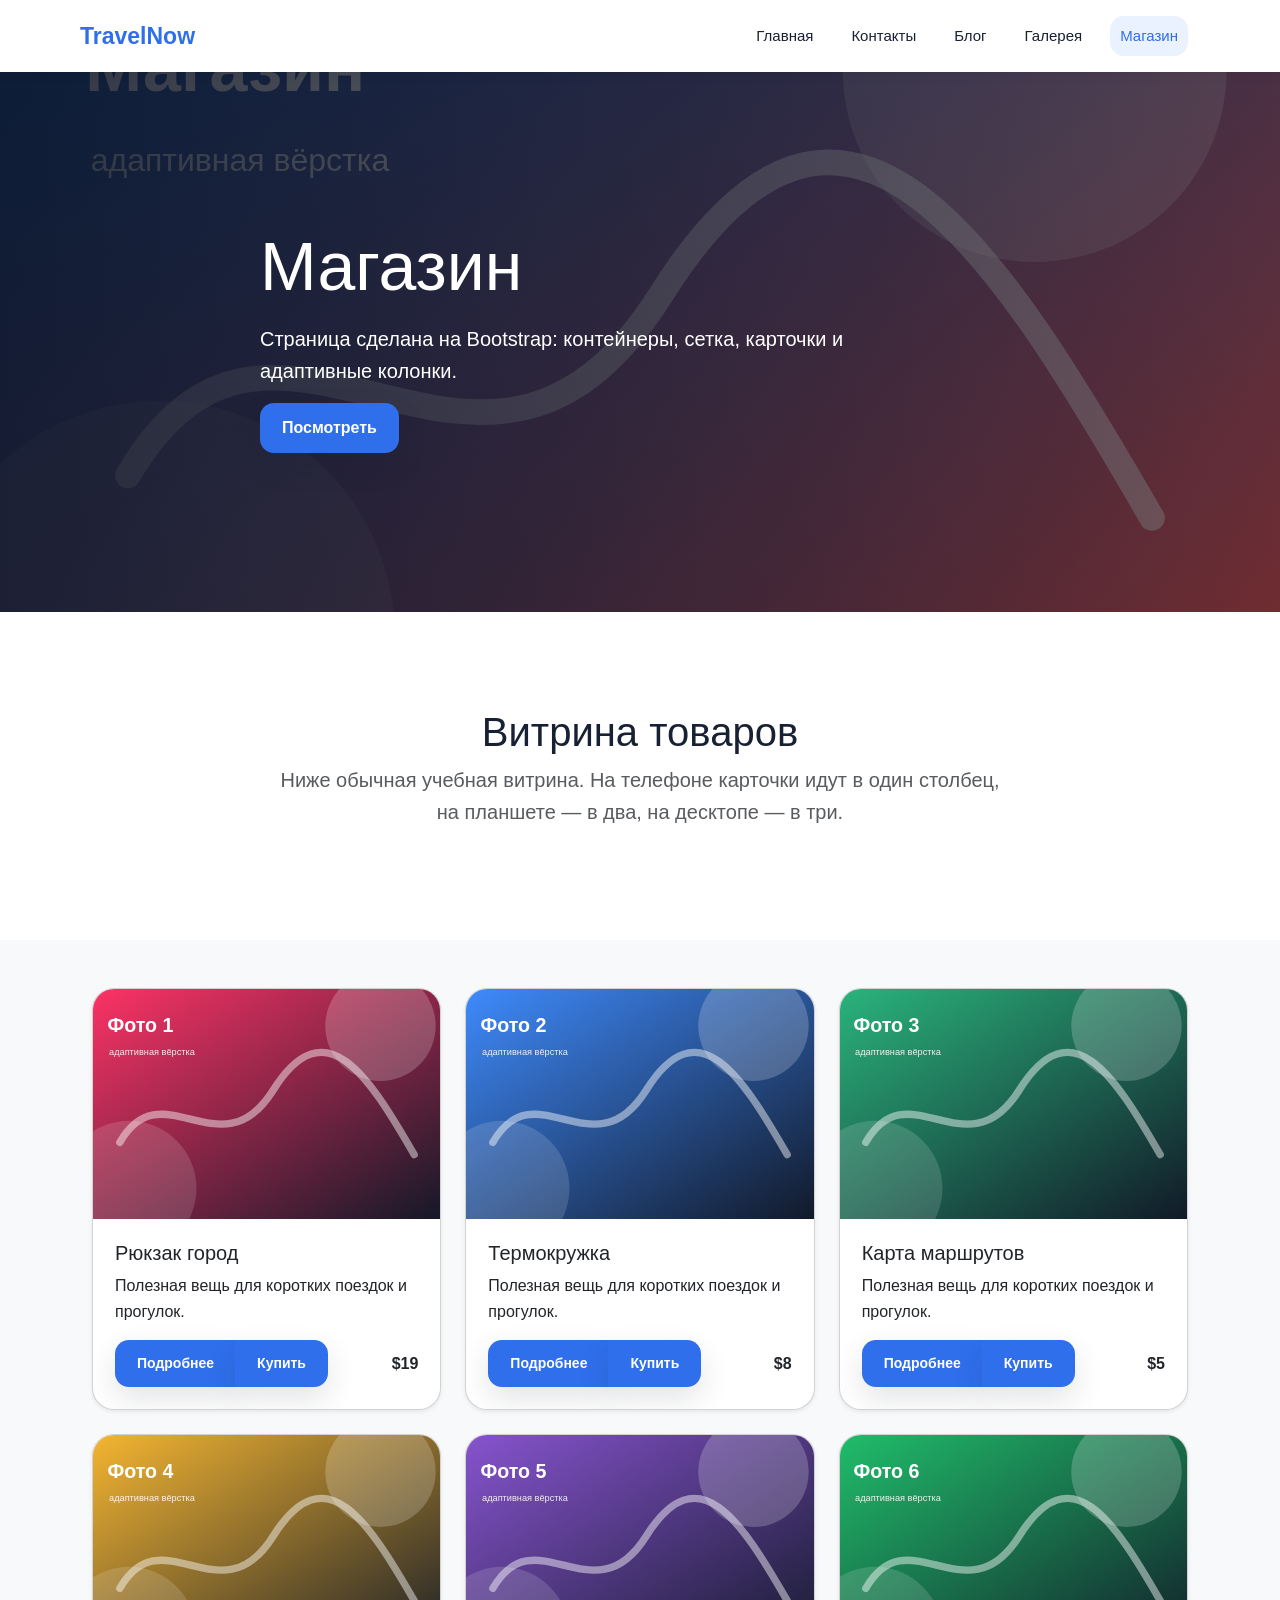
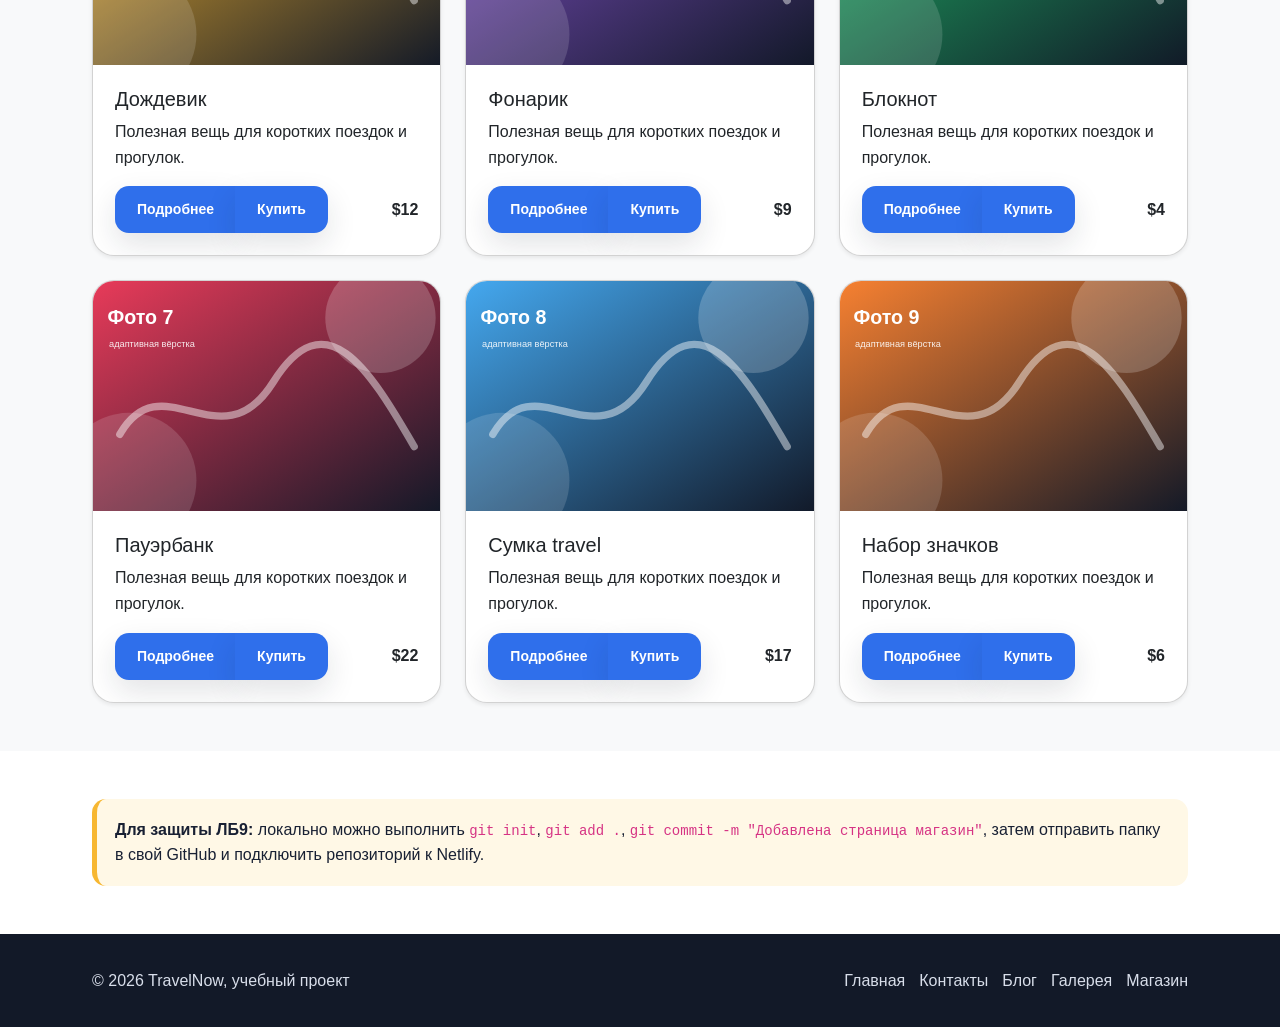
==== shop.html @ 24756998 "Добавлена страница магазин" ====
<!doctype html><html lang="ru"><head><meta charset="utf-8"><meta name="viewport" content="width=device-width, initial-scale=1"><title>TravelNow — магазин</title><link href="https://cdn.jsdelivr.net/npm/bootstrap@5.3.3/dist/css/bootstrap.min.css" rel="stylesheet"><link rel="stylesheet" href="css/style.css"><link rel="stylesheet" href="css/shop.css"></head><body><header class="header"><div class="container nav"><a class="logo" href="index.html">TravelNow</a><nav class="menu"><a href="index.html">Главная</a><a href="contacts.html">Контакты</a><a href="blog.html">Блог</a><a href="gallery.html">Галерея</a><a class="active" href="shop.html">Магазин</a></nav></div></header><section class="top" id="top"><img class="top-image" src="img/shop.svg" alt="обложка"><div class="top-content"><h1>Магазин</h1><p>Страница сделана на Bootstrap: контейнеры, сетка, карточки и адаптивные колонки.</p><a class="btn" href="#services" data-link="#services">Посмотреть</a></div></section><main><section class="container py-5 text-center"><div class="row py-lg-5"><div class="col-lg-8 col-md-10 mx-auto"><h1 class="fw-light">Витрина товаров</h1><p class="lead text-muted shop-hero-note mx-auto">Ниже обычная учебная витрина. На телефоне карточки идут в один столбец, на планшете — в два, на десктопе — в три.</p></div></div></section><section class="py-5 bg-light"><div class="container"><div class="row row-cols-1 row-cols-sm-2 row-cols-md-3 g-4"><div class="col"><div class="card product-card h-100 shadow-sm"><img class="product-img card-img-top" src="img/photo1.svg" alt="Рюкзак город"><div class="card-body"><h5 class="card-title">Рюкзак город</h5><p class="card-text">Полезная вещь для коротких поездок и прогулок.</p><div class="d-flex justify-content-between align-items-center"><div class="btn-group"><button type="button" class="btn btn-sm btn-outline-primary">Подробнее</button><button type="button" class="btn btn-sm btn-primary">Купить</button></div><strong>$19</strong></div></div></div></div><div class="col"><div class="card product-card h-100 shadow-sm"><img class="product-img card-img-top" src="img/photo2.svg" alt="Термокружка"><div class="card-body"><h5 class="card-title">Термокружка</h5><p class="card-text">Полезная вещь для коротких поездок и прогулок.</p><div class="d-flex justify-content-between align-items-center"><div class="btn-group"><button type="button" class="btn btn-sm btn-outline-primary">Подробнее</button><button type="button" class="btn btn-sm btn-primary">Купить</button></div><strong>$8</strong></div></div></div></div><div class="col"><div class="card product-card h-100 shadow-sm"><img class="product-img card-img-top" src="img/photo3.svg" alt="Карта маршрутов"><div class="card-body"><h5 class="card-title">Карта маршрутов</h5><p class="card-text">Полезная вещь для коротких поездок и прогулок.</p><div class="d-flex justify-content-between align-items-center"><div class="btn-group"><button type="button" class="btn btn-sm btn-outline-primary">Подробнее</button><button type="button" class="btn btn-sm btn-primary">Купить</button></div><strong>$5</strong></div></div></div></div><div class="col"><div class="card product-card h-100 shadow-sm"><img class="product-img card-img-top" src="img/photo4.svg" alt="Дождевик"><div class="card-body"><h5 class="card-title">Дождевик</h5><p class="card-text">Полезная вещь для коротких поездок и прогулок.</p><div class="d-flex justify-content-between align-items-center"><div class="btn-group"><button type="button" class="btn btn-sm btn-outline-primary">Подробнее</button><button type="button" class="btn btn-sm btn-primary">Купить</button></div><strong>$12</strong></div></div></div></div><div class="col"><div class="card product-card h-100 shadow-sm"><img class="product-img card-img-top" src="img/photo5.svg" alt="Фонарик"><div class="card-body"><h5 class="card-title">Фонарик</h5><p class="card-text">Полезная вещь для коротких поездок и прогулок.</p><div class="d-flex justify-content-between align-items-center"><div class="btn-group"><button type="button" class="btn btn-sm btn-outline-primary">Подробнее</button><button type="button" class="btn btn-sm btn-primary">Купить</button></div><strong>$9</strong></div></div></div></div><div class="col"><div class="card product-card h-100 shadow-sm"><img class="product-img card-img-top" src="img/photo6.svg" alt="Блокнот"><div class="card-body"><h5 class="card-title">Блокнот</h5><p class="card-text">Полезная вещь для коротких поездок и прогулок.</p><div class="d-flex justify-content-between align-items-center"><div class="btn-group"><button type="button" class="btn btn-sm btn-outline-primary">Подробнее</button><button type="button" class="btn btn-sm btn-primary">Купить</button></div><strong>$4</strong></div></div></div></div><div class="col"><div class="card product-card h-100 shadow-sm"><img class="product-img card-img-top" src="img/photo7.svg" alt="Пауэрбанк"><div class="card-body"><h5 class="card-title">Пауэрбанк</h5><p class="card-text">Полезная вещь для коротких поездок и прогулок.</p><div class="d-flex justify-content-between align-items-center"><div class="btn-group"><button type="button" class="btn btn-sm btn-outline-primary">Подробнее</button><button type="button" class="btn btn-sm btn-primary">Купить</button></div><strong>$22</strong></div></div></div></div><div class="col"><div class="card product-card h-100 shadow-sm"><img class="product-img card-img-top" src="img/photo8.svg" alt="Сумка travel"><div class="card-body"><h5 class="card-title">Сумка travel</h5><p class="card-text">Полезная вещь для коротких поездок и прогулок.</p><div class="d-flex justify-content-between align-items-center"><div class="btn-group"><button type="button" class="btn btn-sm btn-outline-primary">Подробнее</button><button type="button" class="btn btn-sm btn-primary">Купить</button></div><strong>$17</strong></div></div></div></div><div class="col"><div class="card product-card h-100 shadow-sm"><img class="product-img card-img-top" src="img/photo9.svg" alt="Набор значков"><div class="card-body"><h5 class="card-title">Набор значков</h5><p class="card-text">Полезная вещь для коротких поездок и прогулок.</p><div class="d-flex justify-content-between align-items-center"><div class="btn-group"><button type="button" class="btn btn-sm btn-outline-primary">Подробнее</button><button type="button" class="btn btn-sm btn-primary">Купить</button></div><strong>$6</strong></div></div></div></div></div></div></section><section class="container py-5"><div class="lab-note"><b>Для защиты ЛБ9:</b> локально можно выполнить <code>git init</code>, <code>git add .</code>, <code>git commit -m "Добавлена страница магазин"</code>, затем отправить папку в свой GitHub и подключить репозиторий к Netlify.</div></section></main><footer class="footer"><div class="container footer-row"><div>© 2026 TravelNow, учебный проект</div><nav><a href="index.html">Главная</a><a href="contacts.html">Контакты</a><a href="blog.html">Блог</a><a href="gallery.html">Галерея</a><a href="shop.html">Магазин</a></nav></div></footer><script src="https://code.jquery.com/jquery-3.7.1.min.js"></script><script src="js/main.js"></script><script src="https://cdn.jsdelivr.net/npm/bootstrap@5.3.3/dist/js/bootstrap.bundle.min.js"></script></body></html>
---- css/style.css ----
:root{--blue:#2f6feb;--dark:#182033;--muted:#677085;--light:#f4f7fb;--green:#24b47e;--card:#fff;--shadow:0 12px 30px rgba(22,34,51,.12)}
*{box-sizing:border-box}html{scroll-behavior:smooth}body{margin:0;font-family:Arial,Helvetica,sans-serif;color:var(--dark);background:#fff;line-height:1.6}a{color:inherit;text-decoration:none}img{max-width:100%;display:block}.container{width:min(1120px,92%);margin:0 auto}.header{position:sticky;top:0;z-index:10;background:rgba(255,255,255,.96);box-shadow:0 2px 12px rgba(0,0,0,.06)}.nav{height:72px;display:flex;align-items:center;justify-content:space-between;gap:24px}.logo{font-weight:800;font-size:23px;color:var(--blue)}.menu{display:flex;gap:18px;align-items:center;flex-wrap:wrap}.menu a{font-size:15px;padding:8px 10px;border-radius:14px}.menu a:hover,.menu .active{background:#eaf1ff;color:var(--blue)}.top{position:relative;min-height:540px;display:grid;align-items:center;overflow:hidden;background:#0f172a;color:white}.top-image{position:absolute;inset:0;width:100%;height:100%;object-fit:cover;z-index:0;filter:brightness(.58)}.top-image-sub{height:360px;object-fit:cover}.top::after{content:"";position:absolute;inset:0;background:linear-gradient(90deg,rgba(10,18,36,.72),rgba(10,18,36,.14));z-index:1}.top-content{position:relative;z-index:2;width:min(760px,92%);margin:0 auto;text-align:left}.top h1{font-size:clamp(36px,6vw,68px);line-height:1.05;margin:0 0 20px}.top p{font-size:20px;max-width:620px}.btn{display:inline-flex;align-items:center;justify-content:center;border:0;border-radius:14px;background:var(--blue);color:#fff;padding:13px 22px;cursor:pointer;font-weight:700;box-shadow:var(--shadow)}.btn:hover{filter:brightness(.95)}.section{padding:72px 0}.section-title{text-align:center;margin:0 0 34px;font-size:32px}.grid{display:grid;grid-template-columns:repeat(3,1fr);gap:24px}.card{background:var(--card);border-radius:22px;box-shadow:var(--shadow);overflow:hidden}.card-body{padding:22px}.card h3{margin:0 0 10px}.muted{color:var(--muted)}.features .card{padding:26px;text-align:center}.features .num{font-size:46px;font-weight:800;color:var(--blue)}.reviews-track{display:grid;grid-template-columns:repeat(3,1fr);gap:20px}.review{padding:24px;background:#fff;border-radius:22px;box-shadow:var(--shadow)}.footer{background:#121928;color:#d8deea;padding:34px 0}.footer-row{display:flex;justify-content:space-between;gap:18px;align-items:center;flex-wrap:wrap}.footer a{color:#d8deea;margin-left:14px}.footer a:hover{color:#fff}.contacts-info{display:grid;grid-template-columns:1fr 1.2fr;gap:34px;align-items:center}.contact-row{display:flex;border-bottom:1px solid #edf0f5;padding:12px 0}.contact-row strong{flex:1}.contact-row span{flex:3}.achievements{background:#f4f7fb}.achieve-row{display:grid;grid-template-columns:repeat(4,1fr);gap:22px;text-align:center}.achieve-item{background:white;padding:26px;border-radius:22px;box-shadow:var(--shadow)}.achieve-number{font-size:42px;font-weight:800;color:var(--green)}.map-box iframe{width:100%;height:430px;border:0;border-radius:22px;box-shadow:var(--shadow)}
@media(max-width:992px){.grid,.reviews-track,.contacts-info,.achieve-row{grid-template-columns:1fr}.top{min-height:430px}.menu{gap:6px}.nav{height:auto;padding:14px 0;align-items:flex-start;flex-direction:column}.top-image-sub{height:280px}.section{padding:54px 0}.reviews-track{transform:none!important}}
@media(max-width:576px){.top h1{font-size:34px}.top p{font-size:17px}.menu a{font-size:14px}.section-title{font-size:26px}}
---- css/shop.css ----
.product-img{height:230px;object-fit:cover}.shop-hero-note{max-width:740px}.product-card{transition:transform .2s,box-shadow .2s}.product-card:hover{transform:translateY(-4px);box-shadow:0 16px 36px rgba(22,34,51,.18)!important}.lab-note{background:#fff8e6;border-left:5px solid #f7b731;padding:18px;border-radius:14px}
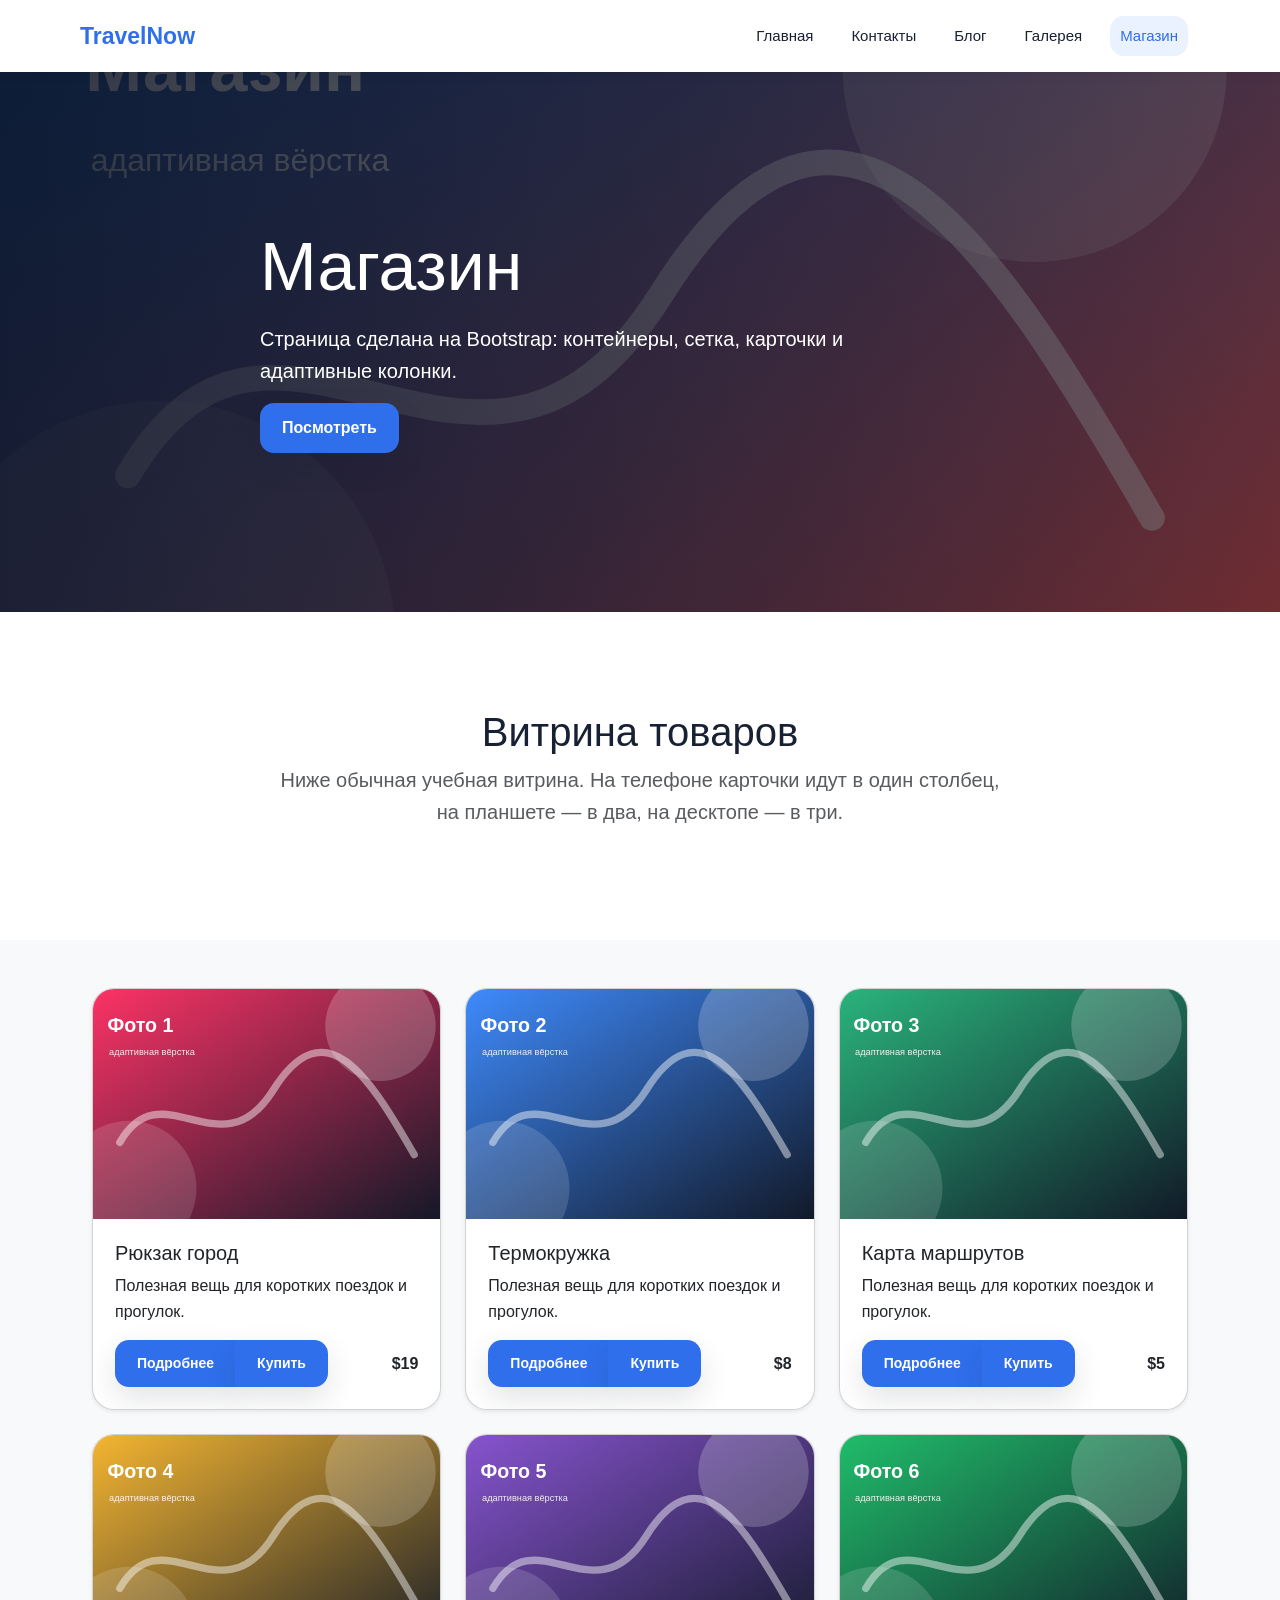
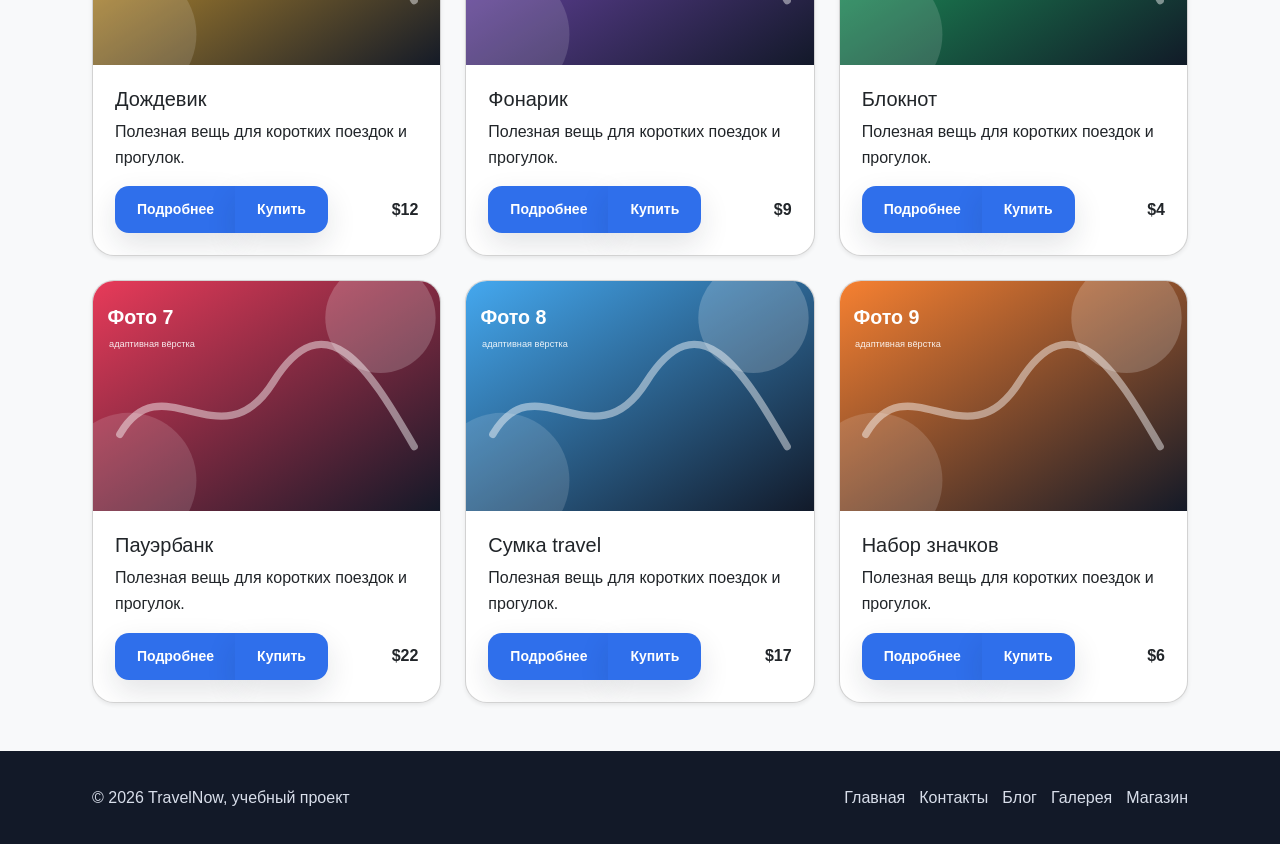
==== commit 8818b6e8: "save" ====
--- a/shop.html
+++ b/shop.html
@@ -1 +1,247 @@
-<!doctype html><html lang="ru"><head><meta charset="utf-8"><meta name="viewport" content="width=device-width, initial-scale=1"><title>TravelNow — магазин</title><link href="https://cdn.jsdelivr.net/npm/bootstrap@5.3.3/dist/css/bootstrap.min.css" rel="stylesheet"><link rel="stylesheet" href="css/style.css"><link rel="stylesheet" href="css/shop.css"></head><body><header class="header"><div class="container nav"><a class="logo" href="index.html">TravelNow</a><nav class="menu"><a href="index.html">Главная</a><a href="contacts.html">Контакты</a><a href="blog.html">Блог</a><a href="gallery.html">Галерея</a><a class="active" href="shop.html">Магазин</a></nav></div></header><section class="top" id="top"><img class="top-image" src="img/shop.svg" alt="обложка"><div class="top-content"><h1>Магазин</h1><p>Страница сделана на Bootstrap: контейнеры, сетка, карточки и адаптивные колонки.</p><a class="btn" href="#services" data-link="#services">Посмотреть</a></div></section><main><section class="container py-5 text-center"><div class="row py-lg-5"><div class="col-lg-8 col-md-10 mx-auto"><h1 class="fw-light">Витрина товаров</h1><p class="lead text-muted shop-hero-note mx-auto">Ниже обычная учебная витрина. На телефоне карточки идут в один столбец, на планшете — в два, на десктопе — в три.</p></div></div></section><section class="py-5 bg-light"><div class="container"><div class="row row-cols-1 row-cols-sm-2 row-cols-md-3 g-4"><div class="col"><div class="card product-card h-100 shadow-sm"><img class="product-img card-img-top" src="img/photo1.svg" alt="Рюкзак город"><div class="card-body"><h5 class="card-title">Рюкзак город</h5><p class="card-text">Полезная вещь для коротких поездок и прогулок.</p><div class="d-flex justify-content-between align-items-center"><div class="btn-group"><button type="button" class="btn btn-sm btn-outline-primary">Подробнее</button><button type="button" class="btn btn-sm btn-primary">Купить</button></div><strong>$19</strong></div></div></div></div><div class="col"><div class="card product-card h-100 shadow-sm"><img class="product-img card-img-top" src="img/photo2.svg" alt="Термокружка"><div class="card-body"><h5 class="card-title">Термокружка</h5><p class="card-text">Полезная вещь для коротких поездок и прогулок.</p><div class="d-flex justify-content-between align-items-center"><div class="btn-group"><button type="button" class="btn btn-sm btn-outline-primary">Подробнее</button><button type="button" class="btn btn-sm btn-primary">Купить</button></div><strong>$8</strong></div></div></div></div><div class="col"><div class="card product-card h-100 shadow-sm"><img class="product-img card-img-top" src="img/photo3.svg" alt="Карта маршрутов"><div class="card-body"><h5 class="card-title">Карта маршрутов</h5><p class="card-text">Полезная вещь для коротких поездок и прогулок.</p><div class="d-flex justify-content-between align-items-center"><div class="btn-group"><button type="button" class="btn btn-sm btn-outline-primary">Подробнее</button><button type="button" class="btn btn-sm btn-primary">Купить</button></div><strong>$5</strong></div></div></div></div><div class="col"><div class="card product-card h-100 shadow-sm"><img class="product-img card-img-top" src="img/photo4.svg" alt="Дождевик"><div class="card-body"><h5 class="card-title">Дождевик</h5><p class="card-text">Полезная вещь для коротких поездок и прогулок.</p><div class="d-flex justify-content-between align-items-center"><div class="btn-group"><button type="button" class="btn btn-sm btn-outline-primary">Подробнее</button><button type="button" class="btn btn-sm btn-primary">Купить</button></div><strong>$12</strong></div></div></div></div><div class="col"><div class="card product-card h-100 shadow-sm"><img class="product-img card-img-top" src="img/photo5.svg" alt="Фонарик"><div class="card-body"><h5 class="card-title">Фонарик</h5><p class="card-text">Полезная вещь для коротких поездок и прогулок.</p><div class="d-flex justify-content-between align-items-center"><div class="btn-group"><button type="button" class="btn btn-sm btn-outline-primary">Подробнее</button><button type="button" class="btn btn-sm btn-primary">Купить</button></div><strong>$9</strong></div></div></div></div><div class="col"><div class="card product-card h-100 shadow-sm"><img class="product-img card-img-top" src="img/photo6.svg" alt="Блокнот"><div class="card-body"><h5 class="card-title">Блокнот</h5><p class="card-text">Полезная вещь для коротких поездок и прогулок.</p><div class="d-flex justify-content-between align-items-center"><div class="btn-group"><button type="button" class="btn btn-sm btn-outline-primary">Подробнее</button><button type="button" class="btn btn-sm btn-primary">Купить</button></div><strong>$4</strong></div></div></div></div><div class="col"><div class="card product-card h-100 shadow-sm"><img class="product-img card-img-top" src="img/photo7.svg" alt="Пауэрбанк"><div class="card-body"><h5 class="card-title">Пауэрбанк</h5><p class="card-text">Полезная вещь для коротких поездок и прогулок.</p><div class="d-flex justify-content-between align-items-center"><div class="btn-group"><button type="button" class="btn btn-sm btn-outline-primary">Подробнее</button><button type="button" class="btn btn-sm btn-primary">Купить</button></div><strong>$22</strong></div></div></div></div><div class="col"><div class="card product-card h-100 shadow-sm"><img class="product-img card-img-top" src="img/photo8.svg" alt="Сумка travel"><div class="card-body"><h5 class="card-title">Сумка travel</h5><p class="card-text">Полезная вещь для коротких поездок и прогулок.</p><div class="d-flex justify-content-between align-items-center"><div class="btn-group"><button type="button" class="btn btn-sm btn-outline-primary">Подробнее</button><button type="button" class="btn btn-sm btn-primary">Купить</button></div><strong>$17</strong></div></div></div></div><div class="col"><div class="card product-card h-100 shadow-sm"><img class="product-img card-img-top" src="img/photo9.svg" alt="Набор значков"><div class="card-body"><h5 class="card-title">Набор значков</h5><p class="card-text">Полезная вещь для коротких поездок и прогулок.</p><div class="d-flex justify-content-between align-items-center"><div class="btn-group"><button type="button" class="btn btn-sm btn-outline-primary">Подробнее</button><button type="button" class="btn btn-sm btn-primary">Купить</button></div><strong>$6</strong></div></div></div></div></div></div></section><section class="container py-5"><div class="lab-note"><b>Для защиты ЛБ9:</b> локально можно выполнить <code>git init</code>, <code>git add .</code>, <code>git commit -m "Добавлена страница магазин"</code>, затем отправить папку в свой GitHub и подключить репозиторий к Netlify.</div></section></main><footer class="footer"><div class="container footer-row"><div>© 2026 TravelNow, учебный проект</div><nav><a href="index.html">Главная</a><a href="contacts.html">Контакты</a><a href="blog.html">Блог</a><a href="gallery.html">Галерея</a><a href="shop.html">Магазин</a></nav></div></footer><script src="https://code.jquery.com/jquery-3.7.1.min.js"></script><script src="js/main.js"></script><script src="https://cdn.jsdelivr.net/npm/bootstrap@5.3.3/dist/js/bootstrap.bundle.min.js"></script></body></html>
+<!doctype html>
+<html lang="ru">
+
+<head>
+    <meta charset="utf-8" />
+    <meta name="viewport" content="width=device-width, initial-scale=1" />
+    <title>TravelNow — магазин</title>
+    <link href="https://cdn.jsdelivr.net/npm/bootstrap@5.3.3/dist/css/bootstrap.min.css" rel="stylesheet" />
+    <link rel="stylesheet" href="css/style.css" />
+    <link rel="stylesheet" href="css/shop.css" />
+</head>
+
+<body>
+    <header class="header">
+        <div class="container nav">
+            <a class="logo" href="index.html">TravelNow</a>
+            <nav class="menu">
+                <a href="index.html">Главная</a><a href="contacts.html">Контакты</a><a href="blog.html">Блог</a><a
+                    href="gallery.html">Галерея</a><a class="active" href="shop.html">Магазин</a>
+            </nav>
+        </div>
+    </header>
+    <section class="top" id="top">
+        <img class="top-image" src="img/shop.svg" alt="обложка" />
+        <div class="top-content">
+            <h1>Магазин</h1>
+            <p>
+                Страница сделана на Bootstrap: контейнеры, сетка, карточки и
+                адаптивные колонки.
+            </p>
+            <a class="btn" href="#services" data-link="#services">Посмотреть</a>
+        </div>
+    </section>
+    <main>
+        <section class="container py-5 text-center">
+            <div class="row py-lg-5">
+                <div class="col-lg-8 col-md-10 mx-auto">
+                    <h1 class="fw-light">Витрина товаров</h1>
+                    <p class="lead text-muted shop-hero-note mx-auto">
+                        Ниже обычная учебная витрина. На телефоне карточки идут в один
+                        столбец, на планшете — в два, на десктопе — в три.
+                    </p>
+                </div>
+            </div>
+        </section>
+        <section class="py-5 bg-light">
+            <div class="container">
+                <div class="row row-cols-1 row-cols-sm-2 row-cols-md-3 g-4">
+                    <div class="col">
+                        <div class="card product-card h-100 shadow-sm">
+                            <img class="product-img card-img-top" src="img/photo1.svg" alt="Рюкзак город" />
+                            <div class="card-body">
+                                <h5 class="card-title">Рюкзак город</h5>
+                                <p class="card-text">
+                                    Полезная вещь для коротких поездок и прогулок.
+                                </p>
+                                <div class="d-flex justify-content-between align-items-center">
+                                    <div class="btn-group">
+                                        <button type="button" class="btn btn-sm btn-outline-primary">
+                                            Подробнее</button><button type="button" class="btn btn-sm btn-primary">
+                                            Купить
+                                        </button>
+                                    </div>
+                                    <strong>$19</strong>
+                                </div>
+                            </div>
+                        </div>
+                    </div>
+                    <div class="col">
+                        <div class="card product-card h-100 shadow-sm">
+                            <img class="product-img card-img-top" src="img/photo2.svg" alt="Термокружка" />
+                            <div class="card-body">
+                                <h5 class="card-title">Термокружка</h5>
+                                <p class="card-text">
+                                    Полезная вещь для коротких поездок и прогулок.
+                                </p>
+                                <div class="d-flex justify-content-between align-items-center">
+                                    <div class="btn-group">
+                                        <button type="button" class="btn btn-sm btn-outline-primary">
+                                            Подробнее</button><button type="button" class="btn btn-sm btn-primary">
+                                            Купить
+                                        </button>
+                                    </div>
+                                    <strong>$8</strong>
+                                </div>
+                            </div>
+                        </div>
+                    </div>
+                    <div class="col">
+                        <div class="card product-card h-100 shadow-sm">
+                            <img class="product-img card-img-top" src="img/photo3.svg" alt="Карта маршрутов" />
+                            <div class="card-body">
+                                <h5 class="card-title">Карта маршрутов</h5>
+                                <p class="card-text">
+                                    Полезная вещь для коротких поездок и прогулок.
+                                </p>
+                                <div class="d-flex justify-content-between align-items-center">
+                                    <div class="btn-group">
+                                        <button type="button" class="btn btn-sm btn-outline-primary">
+                                            Подробнее</button><button type="button" class="btn btn-sm btn-primary">
+                                            Купить
+                                        </button>
+                                    </div>
+                                    <strong>$5</strong>
+                                </div>
+                            </div>
+                        </div>
+                    </div>
+                    <div class="col">
+                        <div class="card product-card h-100 shadow-sm">
+                            <img class="product-img card-img-top" src="img/photo4.svg" alt="Дождевик" />
+                            <div class="card-body">
+                                <h5 class="card-title">Дождевик</h5>
+                                <p class="card-text">
+                                    Полезная вещь для коротких поездок и прогулок.
+                                </p>
+                                <div class="d-flex justify-content-between align-items-center">
+                                    <div class="btn-group">
+                                        <button type="button" class="btn btn-sm btn-outline-primary">
+                                            Подробнее</button><button type="button" class="btn btn-sm btn-primary">
+                                            Купить
+                                        </button>
+                                    </div>
+                                    <strong>$12</strong>
+                                </div>
+                            </div>
+                        </div>
+                    </div>
+                    <div class="col">
+                        <div class="card product-card h-100 shadow-sm">
+                            <img class="product-img card-img-top" src="img/photo5.svg" alt="Фонарик" />
+                            <div class="card-body">
+                                <h5 class="card-title">Фонарик</h5>
+                                <p class="card-text">
+                                    Полезная вещь для коротких поездок и прогулок.
+                                </p>
+                                <div class="d-flex justify-content-between align-items-center">
+                                    <div class="btn-group">
+                                        <button type="button" class="btn btn-sm btn-outline-primary">
+                                            Подробнее</button><button type="button" class="btn btn-sm btn-primary">
+                                            Купить
+                                        </button>
+                                    </div>
+                                    <strong>$9</strong>
+                                </div>
+                            </div>
+                        </div>
+                    </div>
+                    <div class="col">
+                        <div class="card product-card h-100 shadow-sm">
+                            <img class="product-img card-img-top" src="img/photo6.svg" alt="Блокнот" />
+                            <div class="card-body">
+                                <h5 class="card-title">Блокнот</h5>
+                                <p class="card-text">
+                                    Полезная вещь для коротких поездок и прогулок.
+                                </p>
+                                <div class="d-flex justify-content-between align-items-center">
+                                    <div class="btn-group">
+                                        <button type="button" class="btn btn-sm btn-outline-primary">
+                                            Подробнее</button><button type="button" class="btn btn-sm btn-primary">
+                                            Купить
+                                        </button>
+                                    </div>
+                                    <strong>$4</strong>
+                                </div>
+                            </div>
+                        </div>
+                    </div>
+                    <div class="col">
+                        <div class="card product-card h-100 shadow-sm">
+                            <img class="product-img card-img-top" src="img/photo7.svg" alt="Пауэрбанк" />
+                            <div class="card-body">
+                                <h5 class="card-title">Пауэрбанк</h5>
+                                <p class="card-text">
+                                    Полезная вещь для коротких поездок и прогулок.
+                                </p>
+                                <div class="d-flex justify-content-between align-items-center">
+                                    <div class="btn-group">
+                                        <button type="button" class="btn btn-sm btn-outline-primary">
+                                            Подробнее</button><button type="button" class="btn btn-sm btn-primary">
+                                            Купить
+                                        </button>
+                                    </div>
+                                    <strong>$22</strong>
+                                </div>
+                            </div>
+                        </div>
+                    </div>
+                    <div class="col">
+                        <div class="card product-card h-100 shadow-sm">
+                            <img class="product-img card-img-top" src="img/photo8.svg" alt="Сумка travel" />
+                            <div class="card-body">
+                                <h5 class="card-title">Сумка travel</h5>
+                                <p class="card-text">
+                                    Полезная вещь для коротких поездок и прогулок.
+                                </p>
+                                <div class="d-flex justify-content-between align-items-center">
+                                    <div class="btn-group">
+                                        <button type="button" class="btn btn-sm btn-outline-primary">
+                                            Подробнее</button><button type="button" class="btn btn-sm btn-primary">
+                                            Купить
+                                        </button>
+                                    </div>
+                                    <strong>$17</strong>
+                                </div>
+                            </div>
+                        </div>
+                    </div>
+                    <div class="col">
+                        <div class="card product-card h-100 shadow-sm">
+                            <img class="product-img card-img-top" src="img/photo9.svg" alt="Набор значков" />
+                            <div class="card-body">
+                                <h5 class="card-title">Набор значков</h5>
+                                <p class="card-text">
+                                    Полезная вещь для коротких поездок и прогулок.
+                                </p>
+                                <div class="d-flex justify-content-between align-items-center">
+                                    <div class="btn-group">
+                                        <button type="button" class="btn btn-sm btn-outline-primary">
+                                            Подробнее</button><button type="button" class="btn btn-sm btn-primary">
+                                            Купить
+                                        </button>
+                                    </div>
+                                    <strong>$6</strong>
+                                </div>
+                            </div>
+                        </div>
+                    </div>
+                </div>
+            </div>
+        </section>
+    </main>
+    <footer class="footer">
+        <div class="container footer-row">
+            <div>© 2026 TravelNow, учебный проект</div>
+            <nav>
+                <a href="index.html">Главная</a><a href="contacts.html">Контакты</a><a href="blog.html">Блог</a><a
+                    href="gallery.html">Галерея</a><a href="shop.html">Магазин</a>
+            </nav>
+        </div>
+    </footer>
+    <script src="https://code.jquery.com/jquery-3.7.1.min.js"></script>
+    <script src="js/main.js"></script>
+    <script src="https://cdn.jsdelivr.net/npm/bootstrap@5.3.3/dist/js/bootstrap.bundle.min.js"></script>
+</body>
+
+</html>
